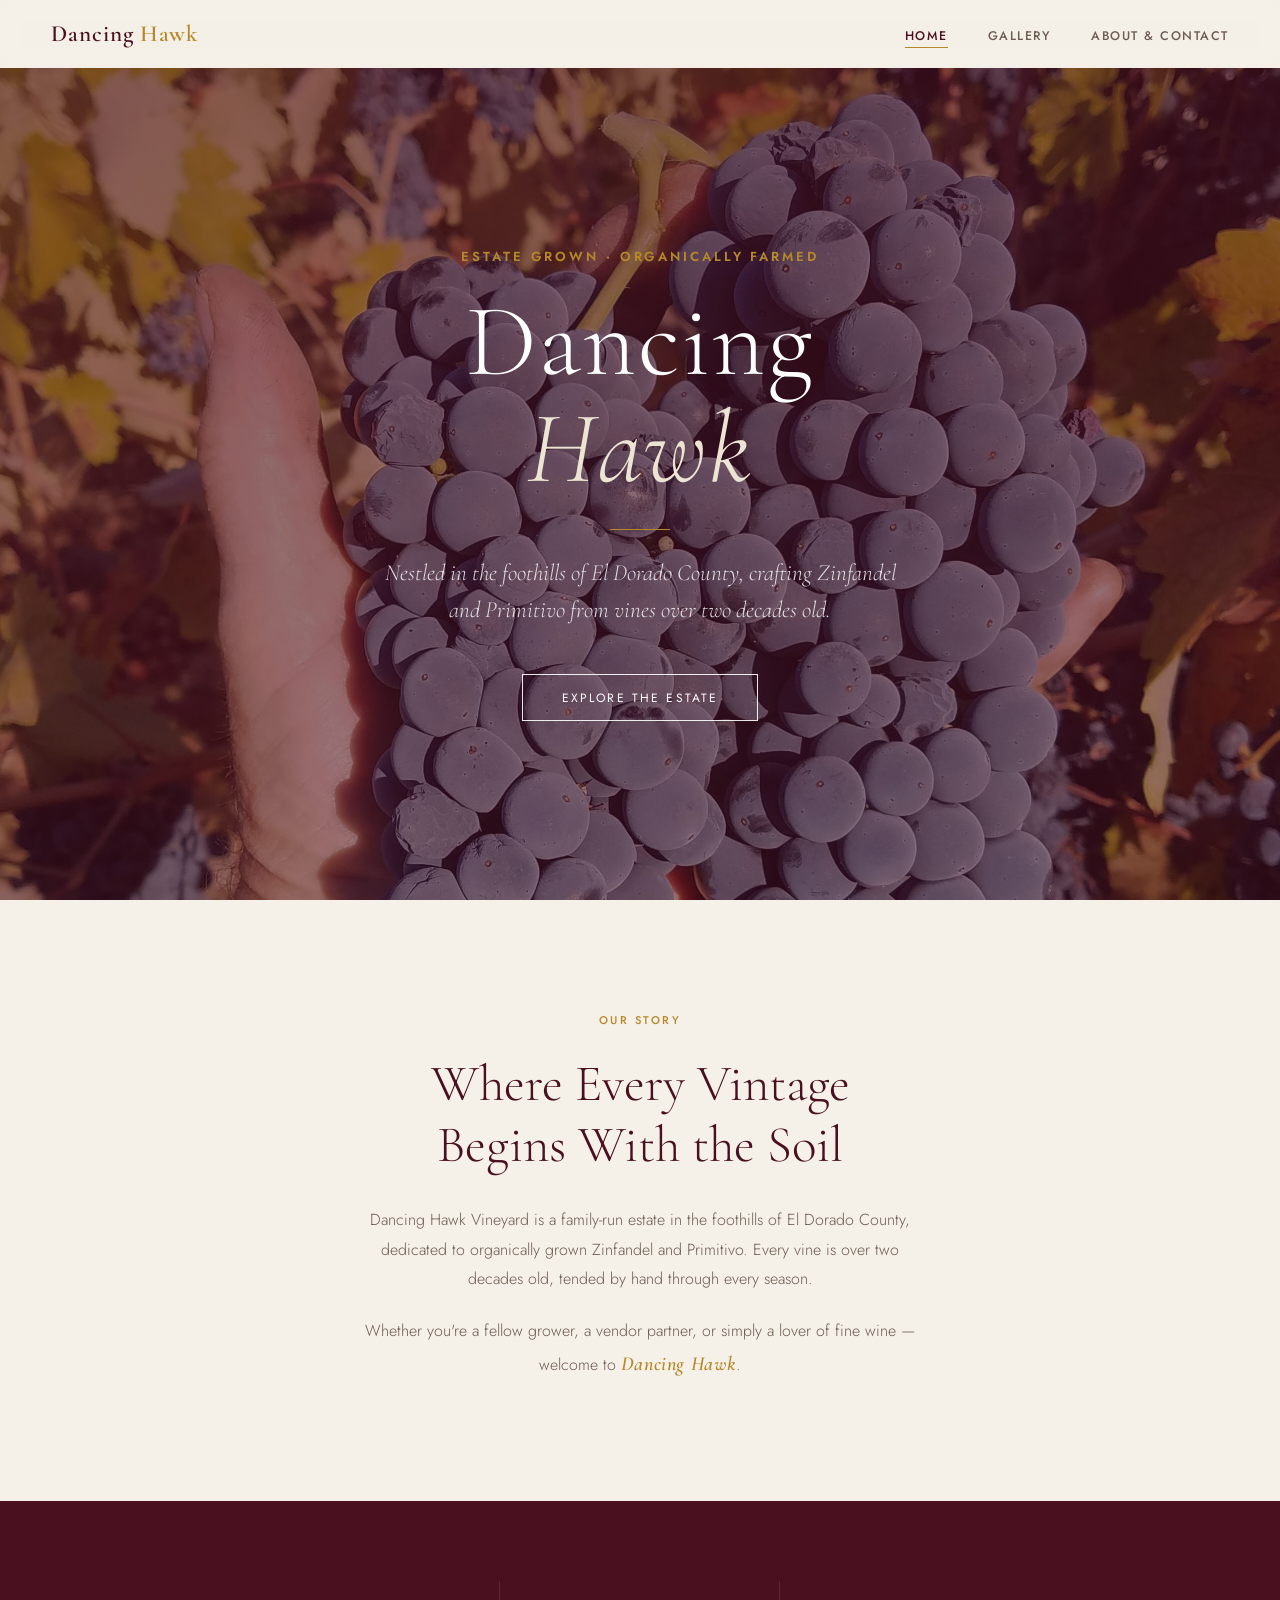
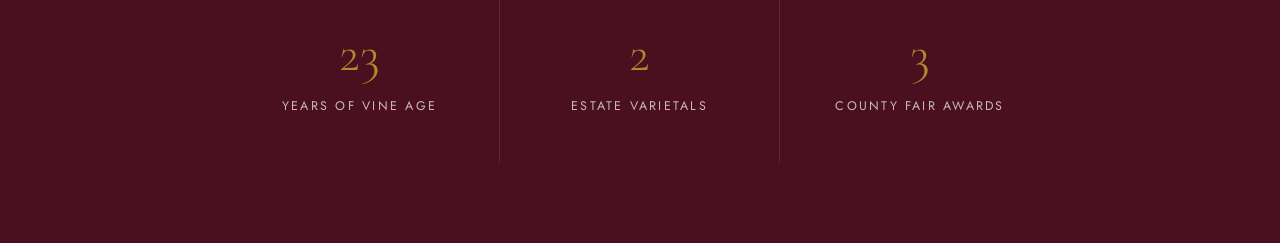
==== dancinghawk.html @ d9e01e2f "Home page complete, added hero, intro, and a feature strip at the bottom." ====
<!DOCTYPE html>

<html lang="en">
    <head>
        <meta charset="UTF-8" />
        <meta name="viewport" content="width=device-width, initial-scale=1.0" />
        <title>Dancing Hawk Vineyard</title>
        <!-- Google Fonts -->
        <link rel="preconnect" href="https://fonts.googleapis.com" />
        <link rel="preconnect" href="https://fonts.gstatic.com" crossorigin />
        <link href="https://fonts.googleapis.com/css2?family=Cormorant+Garamond:ital,wght@0,300;0,400;0,600;1,300;1,400&family=Jost:wght@300;400;500&display=swap" rel="stylesheet" />  
        <link rel="stylesheet" href="styles.css" />
    </head>
    <body>

        <!-- Navigation -->
        <nav>
            <a class="nav-brand" href="#">Dancing <span>Hawk</span></a>
            <ul class="nav-links">
                <li><a href="#" id="nav-home" class="active">Home</a></li>
                <li><a href="#" id="nav-gallery">Gallery</a></li>
                <li><a href="#" id="nav-about">About & Contact</a></li>   
            </ul>
        </nav>

        <!-- Home Page -->
        <section class="page active" id="page-home">

            <!-- Hero Section -->
            <div class="hero">
                <div class="hero-bg"></div>
                <div class="hero-content">
                    <p class="hero-eyebrow">Estate Grown · Organically Farmed</p>
                    <h1 class="hero-title">Dancing<br /><em>Hawk</em></h1>
                    <div class="hero-divider"></div>
                    <p class="hero-sub">Nestled in the foothills of El Dorado County, crafting Zinfandel and Primitivo from vines over two decades old.</p>
                    <a class="hero-cta" href="#">Explore the Estate</a>
                </div>
            </div>

            <!-- Intro Section -->
            <div class="intro-section">
                <p class="section-label">Our Story</p>
                <h2 class="intro-heading">Where Every Vintage<br />Begins With the Soil</h2>
                <p class="intro-body">
                    Dancing Hawk Vineyard is a family-run estate in the foothills of El Dorado County, dedicated to organically grown Zinfandel and Primitivo. Every vine is over two decades old, tended by hand through every season.
                </p>
                <p class="intro-body">
                    Whether you're a fellow grower, a vendor partner, or simply a lover of fine wine — welcome to <span class="brand-accent">Dancing Hawk</span>.
                </p>
            </div>

            <!-- Features Section -->
            <div class="feature-strip">
                <div class="feature-item">
                    <div class="feature-num">23</div>
                    <div class="feature-label">Years of Vine Age</div>
                </div>
                <div class="feature-item">
                    <div class="feature-num">2</div>
                    <div class="feature-label">Estate Varietals</div>
                </div>
                <div class="feature-item">
                    <div class="feature-num">3</div>
                    <div class="feature-label">County Fair Awards</div>
                </div>
            </div>

        </section>

    </body>
</html>
---- styles.css ----
:root {
    --wine:      #4a1020;
    --wine-mid:  #6b1c30;
    --cream:     #f5f0e8;
    --parchment: #ede5d4;
    --gold:      #b5892a;
    --sage:      #4a5e42;
    --text:      #2a1f1a;
    --muted:     #6e5c52;
    --border:    rgba(74, 16, 32, 0.15);
}

/* Strips Browser Default Styles */
*, *::before, *::after {
    box-sizing: border-box;
    margin: 0;
    padding: 0;
}

/* Body Styles */
body {
    font-family: 'Jost', sans-serif;
    background-color: var(--cream);
    color: var(--text);
    min-height: 100vh;
}

/* Reset Default Link Styles */
a {
    color: inherit;
    text-decoration: none;
}

/* Brand Accent */
.brand-accent {
  font-family: 'Cormorant Garamond', serif;
  font-style: italic;
  font-weight: 600;
  color: var(--gold);
  font-size: 1.25em;
  letter-spacing: 0.03em;
}

/* Navigation Styles */
nav {
    position: fixed;
    top: 0;
    left: 0;
    right: 0;
    z-index: 100;
    background: rgba(245, 240, 232, 0.96);
    backdrop-filter: blur(8px);
    display: flex;
    align-items: center;
    justify-content: space-between;
    padding: 0 4vw;
    height: 68px;
    transition: height 0.3s ease;
}

/* Navigation Brand */
.nav-brand {
    font-family: 'Cormorant Garamond', serif;
    font-size: 1.45rem;
    font-weight: 600;
    color: var(--wine);
    letter-spacing: 0.04em;
    text-decoration: none;
}

.nav-brand span {
    color: var(--gold);
}

/* Navigation Links */
.nav-links {
    display: flex;
    gap: 2.5rem;
    list-style: none;
}

.nav-links a {
    font-size: 0.78rem;
    font-weight: 500;
    letter-spacing: 0.12em;
    text-transform: uppercase;
    text-decoration: none;
    color: var(--muted);
    transition: color 0.2s;
}

.nav-links a:hover {
    color: var(--wine);
}

.nav-links a.active {
    color: var(--wine);
    border-bottom: 1.5px solid var(--gold);
    padding-bottom: 2px;
}

/* Page Selection */
.page {
    display: none;
    padding-top: 68px;
    min-height: 100vh;
}

.page.active {
    display: block;
}

/* Hero Section */
.hero {
    position: relative;
    height: calc(100vh - 68px);
    display: flex;
    flex-direction: column;
    align-items: center;
    justify-content: center;
    text-align: center;
    overflow: hidden;
}

.hero-bg {
    position: absolute;
    inset: 0;
    background: linear-gradient(
        to bottom,
        rgba(74, 16, 32, 0.65) 0%,
        rgba(74, 16, 32, 0.60) 60%,
        rgba(74, 16, 32, 0.55) 100%
    ), url('images/zin-at-harvest-cluster.jpg') center 30% / cover no-repeat;
    background-color: var(--wine-mid);
}

.hero-content {
    position: absolute;
    z-index: 1;
    padding: 0 2rem;
}

.hero-eyebrow {
    font-size: 0.82rem;
    font-weight: 600;
    letter-spacing: 0.22em;
    text-transform: uppercase;
    color: var(--gold);
    margin-bottom: 1.4rem;
}

.hero-title {
    font-family: 'Cormorant Garamond', serif;
    font-size: clamp(3.2rem, 8vw, 6.5rem);
    font-weight: 300;
    line-height: 1.05;
    color: #fff;
    letter-spacing: 0.02em;
    margin-bottom: 0.2em;
}

.hero-title em {
    font-style: italic;
    color: var(--parchment);
}

.hero-divider {
    width: 60px;
    height: 1px;
    background: var(--gold);
    margin: 1.6rem auto;
}

.hero-sub {
    font-family: 'Cormorant Garamond', serif;
    font-size: clamp(1.1rem, 2.5vw, 1.45rem);
    font-weight: 300;
    font-style: italic;
    color: rgba(255, 255, 255, 0.82);
    max-width: 520px;
    line-height: 1.6;
}

.hero .hero-cta {
    margin-top: 2.8rem;
    display: inline-block;
    border: 1px solid rgba(255, 255, 255, 0.9);
    color: #fff;
    text-decoration: none;
    font-size: 0.75rem;
    letter-spacing: 0.18em;
    text-transform: uppercase;
    padding: 0.85rem 2.4rem;
    transition: background 0.25s, border-color 0.25s;
}

.hero .hero-cta:hover {
    background: rgba(255, 255, 255, 0.12);
    border-color: rgba(255, 255, 255, 0.85);
}


/* Intro Section */
.intro-section {
    max-width: 780px;
    margin: 0 auto;
    padding: 7rem 2rem 6rem;
    text-align: center;
}

.section-label {
    font-size: 0.7rem;
    font-weight: 500;
    letter-spacing: 0.22em;
    text-transform: uppercase;
    color: var(--gold);
    margin-bottom: 1.6rem;
}

.intro-heading {
    font-family: 'Cormorant Garamond', serif;
    font-size: clamp(2rem, 5vw, 3.2rem);
    font-weight: 300;
    line-height: 1.2;
    color: var(--wine);
    margin-bottom: 1.8rem;
}

.intro-body {
    font-size: 1rem;
    line-height: 1.85;
    color: var(--muted);
    font-weight: 300;
    max-width: 550px;
    margin: 0 auto 1.4rem;
}


/* Features Section */
.feature-strip {
    background: var(--wine);
    padding: 5rem 2rem 5rem;
    display: flex;
    justify-content: center;
}

.feature-item {
    flex: 1;
    max-width: 280px;
    text-align: center;
    padding: 3rem 2.5rem;
    border-right: 1px solid rgba(255, 255, 255, 0.1);
}

.feature-item:last-child {
    border-right: none;
}

.feature-num {
    font-family: 'Cormorant Garamond', serif;
    font-size: 3.2rem;
    font-weight: 300;
    color: var(--gold);
    line-height: 1;
    margin-bottom: 1rem;    
}

.feature-label {
    font-size: 0.78rem;
    letter-spacing: 0.18em;
    text-transform: uppercase;
    color: rgba(255, 255, 255, 0.7);
}
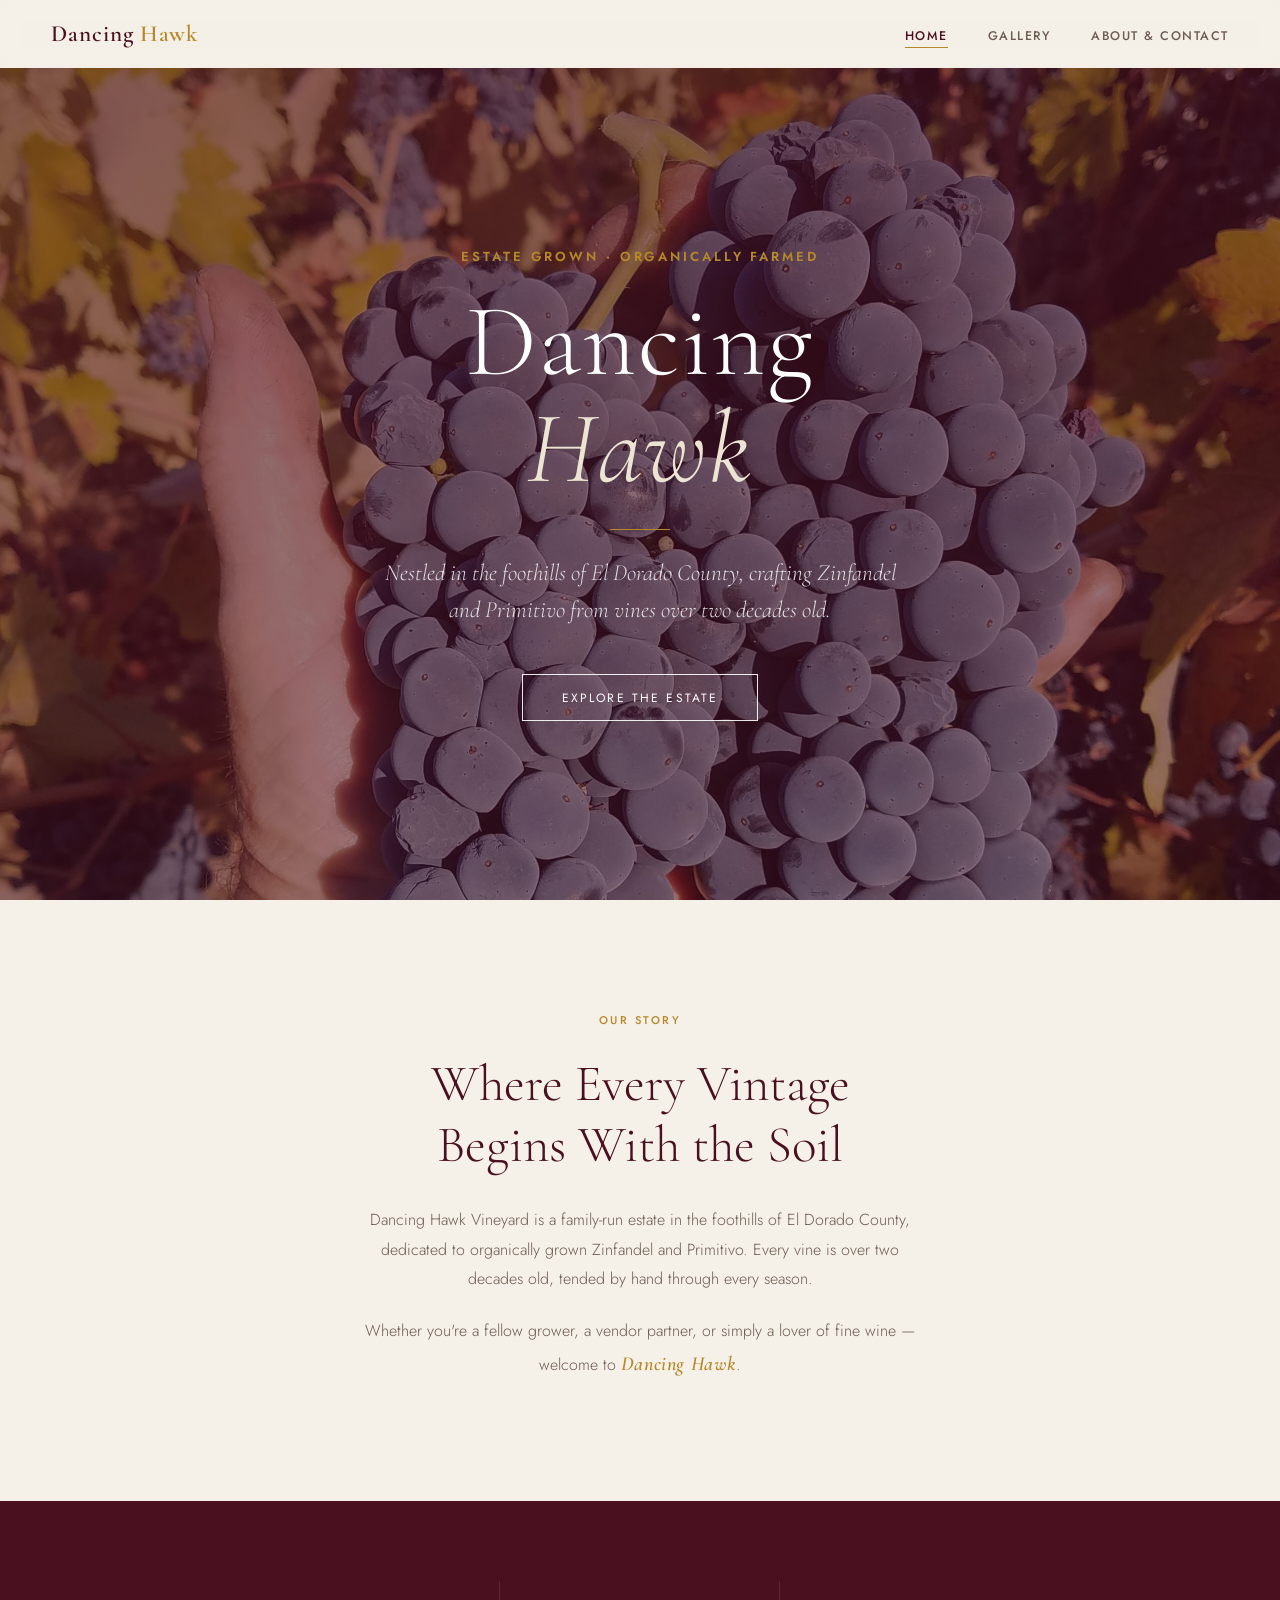
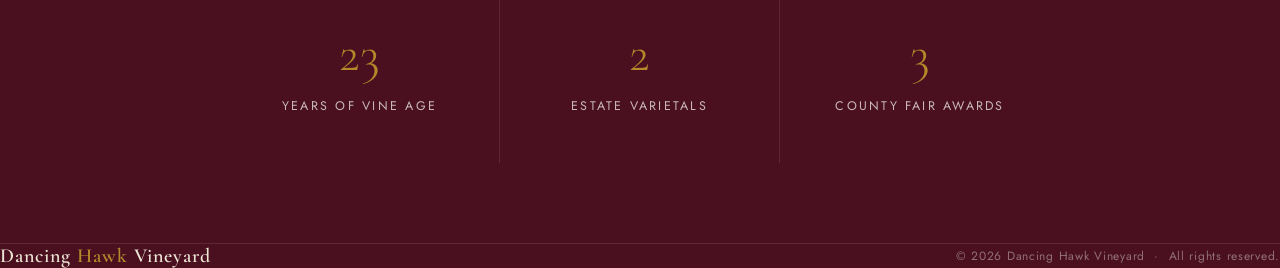
==== commit 08b6281c: "Added Footer: Copyright and branding + year" ====
--- a/dancinghawk.html
+++ b/dancinghawk.html
@@ -15,11 +15,11 @@
 
         <!-- Navigation -->
         <nav>
-            <a class="nav-brand" href="#">Dancing <span>Hawk</span></a>
+            <a class="nav-brand" href="#" onclick="showPage('home')">Dancing <span>Hawk</span></a>
             <ul class="nav-links">
-                <li><a href="#" id="nav-home" class="active">Home</a></li>
-                <li><a href="#" id="nav-gallery">Gallery</a></li>
-                <li><a href="#" id="nav-about">About & Contact</a></li>   
+                <li><a href="#" id="nav-home" class="active" onclick="showPage('home')">Home</a></li>
+                <li><a href="#" id="nav-gallery" onclick="showPage('gallery')">Gallery</a></li>
+                <li><a href="#" id="nav-about" onclick="showPage('about')">About & Contact</a></li>  
             </ul>
         </nav>
 
@@ -68,5 +68,128 @@
 
         </section>
 
+
+        <!-- Gallery Page -->
+         <section class="page" id="page-gallery">
+
+            <!-- Gallery Header -->
+            <div class="gallery-header">
+                <p class="section-label">Our Vineyard</p>
+                <h2 class="gallery-title">A Glimpse of the Estate</h2>
+            </div>
+
+            <!-- Gallery Grid -->
+            <div class="gallery-grid">
+            
+                <div class="gallery-item">
+                    <img src="images/zin-at-verasion.jpg" alt="Vineyard rows at verasion" />
+                    <div class="gallery-caption"><p>Summer — Verasion</p></div>
+                </div>
+
+                <div class="gallery-item">
+                    <img src="images/primitivo-at-florescence.jpg" alt="Primitivo at florescence" />
+                    <div class="gallery-caption"><p>Spring — Florescence</p></div>
+                </div>
+
+                <div class="gallery-item">
+                    <img src="images/zin-at-pruning.jpg" alt="Vineyard at pruning" />
+                    <div class="gallery-caption"><p>Winter — Pruning</p></div>
+                </div>
+
+                <div class="gallery-item">
+                    <img src="images/zin-at-harvest-cluster.jpg" alt="Zinfandel cluster at harvest" />
+                    <div class="gallery-caption"><p>Fall — Harvest</p></div>
+                </div>            
+            </div>
+
+         </section>
+
+
+        <!-- About & Contact Page -->
+        <section class="page" id="page-about">
+
+            <!-- About Layout -->
+            <div class="about-layout">
+
+                <!-- Left Column: About -->
+                <div class="about-col">
+                    <p class="section-label">About the Vineyard</p>
+                    <h2 class="about-heading">Rooted in Craft,<br />Guided by the Seasons</h2>
+                    <p class="about-body">
+                        Dancing Hawk Vineyard is owned and operated by Ken Johnson — viticulturalist, grower, and home winemaker operating out of El Dorado County, California.
+                    </p>
+                    <p class="about-body">
+                        The estate grows two varietals: Zinfandel from an old vine clone originating in Monterey circa 1860, and Primitivo Clone 3 from UC Davis. Both are organically farmed on 23-year-old vines grown on 1103P rootstock.
+                    </p>
+                    <p class="about-body">
+                        Grapes sourced from Dancing Hawk have gone on to win awards at the El Dorado County Fair, Amador County Fair, and Sacramento State Fair.
+                    </p>
+                    <div class="about-signature">Ken Johnson</div>
+                </div>
+
+                <!-- Right Column: Contact -->
+                <div class="contact-col">
+                    <div class="contact-card">
+                        <h3 class="contact-heading">Get in Touch</h3>
+                        <p class="contact-sub">Trade inquiries, vendor partnerships, and general questions welcome.</p>
+
+                        <div class="form-group">
+                            <label for="name">Your Name</label>
+                            <input type="text" id="name" placeholder="Jane Smith"  />
+                        </div>
+                        <div class="form-group">
+                            <label for="email">Email Address</label>
+                            <input type="email" id="email" placeholder="jane@smith.com" />
+                        </div>
+                        <div class="form-group">
+                            <label for="reason">Inquiry Type</label>
+                            <select id="reason">
+                                <option value="">— Select One —</option>
+                                <option>Vendor / Trade Partnership</option>
+                                <option>Wholesale Inquiry</option>
+                                <option>General Question</option>
+                                <option>Other</option>
+                            </select>
+                        </div>
+                        <div class="form-group">
+                            <label for="message">Message</label>
+                            <textarea id="message" placeholder="Write your message here..."></textarea>
+                        </div>
+                        <button class="contact-submit-btn" onClick="handleSubmit()">Send Message</button>
+
+                        <div class="contact-details">
+                            <div class="contact-detail-row">
+                                <span class="detail-label">Location</span>
+                                <span class="detail-value">El Dorado County, California</span>
+                            </div>
+                            <div class="contact-detail-row">
+                                <span class="detail-label">Email</span>
+                                <span class="detail-value">kjatfarm@gmail.com</span>
+                            </div>
+                            <div class="contact-detail-row">
+                                <span class="detail-label">Phone</span>
+                                <span class="detail-value">530-391-2507</span>
+                            </div>
+                        </div>
+                    </div>
+                </div>  
+
+            </div>
+
+        </section>
+
+
+        <!-- Footer  -->
+        <footer>
+            <div class="footer-brand">Dancing <span>Hawk</span> Vineyard</div>
+            <div class="footer-copy">
+                &copy; <span id="year"></span> Dancing Hawk Vineyard &nbsp;·&nbsp; All rights reserved.
+            </div>        
+        </footer>
+
+
+        
+
+         <script src="script.js"></script>
     </body>
 </html>
--- a/styles.css
+++ b/styles.css
@@ -270,4 +270,251 @@
     letter-spacing: 0.18em;
     text-transform: uppercase;
     color: rgba(255, 255, 255, 0.7);
+}
+
+
+
+
+/* Gallery Section */
+.gallery-header {
+    text-align: center;
+    padding: 3rem 2rem 2rem;
+}
+
+.gallery-title {
+    font-family: 'Cormorant Garamond', serif;
+    font-size: clamp(2rem, 5vw, 3rem);
+    font-weight: 300;
+    color: var(--wine);
+    margin-bottom: 0.8rem;
+}
+
+.gallery-grid {
+    display: grid;
+    grid-template-columns: 1fr 1fr;
+    gap: 6px;
+    padding: 0 6px 6px;
+}
+
+.gallery-item {
+    position: relative;
+    overflow: hidden;
+}
+
+.gallery-item img {
+    width: 100%;
+    height: 480px;
+    object-fit: cover;
+    display: block;
+    transition: transform 0.5s ease;
+}
+
+.gallery-item:hover img {
+    transform: scale(1.05);
+}
+
+.gallery-caption {
+    position: absolute;
+    bottom: 0;
+    left: 0;
+    right: 0;
+    background: linear-gradient(transparent, rgba(74, 16, 32, 0.75));
+    padding: 3rem 1.5rem 1.2rem;
+    opacity: 0;
+    transition: opacity 0.3s ease;
+}
+
+.gallery-item:hover .gallery-caption {
+    opacity: 1;
+}
+
+.gallery-caption p {
+    color: #fff;
+    font-family: 'Cormorant Garamond', serif;
+    font-size: 1.1rem;
+    font-style: italic;
+    letter-spacing: 0.08em;
+}
+
+
+
+
+/* About Section */
+.about-layout {
+    max-width: 1100px;
+    margin: 0 auto;
+    padding: 5rem 2rem 6rem;
+    display: grid;
+    grid-template-columns: 1fr 1fr;
+    gap: 3rem;
+    align-items: start;
+}
+
+.about-heading {
+    font-family: 'Cormorant Garamond', serif;
+    font-size: clamp(2rem, 5vw, 3rem);
+    font-weight: 300;
+    color: var(--wine);
+    margin: 0.8rem 0 1.6rem;
+    line-height: 1.2;
+}
+
+.about-body {
+    font-size: 0.97rem;
+    line-height: 1.9;
+    color: var(--text);
+    font-weight: 400;
+    margin-bottom: 1.4rem;
+}
+
+.about-signature {
+    font-family: 'Cormorant Garamond', serif;
+    font-size: 1.7rem;
+    font-style: italic;
+    color: var(--wine-mid);
+    margin-bottom: 2rem;
+}
+
+
+/* Contact Section */
+.contact-card {
+    background: #e4d9c4;
+    border: 1px solid var(--border);
+    padding: 2.5rem;
+}
+
+.contact-heading {
+    font-family: 'Cormorant Garamond', serif;
+    font-size: 2rem;
+    font-weight: 600;
+    color: var(--wine);
+    margin-bottom: 0.4rem;
+}
+
+.contact-sub {
+    font-size: 1rem;
+    color: var(--muted);
+    margin-bottom: 2rem;
+    font-weight: 300;
+}
+
+.form-group {
+    margin-bottom: 1.2rem;
+}
+
+.form-group label {
+    display: block;
+    font-size: 0.72rem;
+    letter-spacing: 0.14rem;
+    text-transform: uppercase;
+    color: var(--muted);
+    margin-bottom: 0.45rem;
+}
+
+.form-group input, .form-group textarea, .form-group select {
+    width: 100%;
+    background: var(--cream);
+    border: 1px solid var(--border);
+    padding: 0.7rem 0.9rem;
+    font-family: 'Jost', sans-serif;
+    font-size: 0.95rem;
+    color: var(--text);
+    outline: none;
+    transition: border-color 0.2s;
+    appearance: none;
+    text-align: center;
+}
+
+.form-group select:hover {
+    border-color: var(--wine);
+    cursor:pointer;
+}
+
+.form-group input, .form-group textarea {
+    text-align: left;
+}
+
+.form-group textarea {
+    resize: vertical;
+    min-height: 100px;
+}
+
+.contact-submit-btn {
+    width: 100%;
+    background: var(--wine);
+    color: var(--cream);
+    border: none;
+    cursor: pointer;
+    font-family: 'Jost', sans-serif;
+    font-size: 0.78rem;
+    letter-spacing: 0.16em;
+    text-transform: uppercase;
+    padding: 1rem;
+    margin-top: 0.5rem;
+    transition: background 0.22s;
+}
+
+.contact-submit-btn:hover {
+    background: var(--wine-mid);
+}
+
+
+/* Contact Details */
+.contact-details {
+    margin-top: 2rem;
+    padding-top: 1.6rem;
+    border-top: 1px solid var(--border);
+}
+
+.contact-detail-row {
+    display: flex;
+    gap: 0.8rem;
+    align-items: flex-start;
+    margin-bottom: 0.9rem;
+}
+
+.detail-label {
+    font-size: 0.7rem;
+    letter-spacing: 0.14em;
+    text-transform: uppercase;
+    color: var(--gold);
+    min-width: 60px;
+    padding-top: 2px;
+}
+
+.detail-value {
+    font-size: 0.9rem;
+    color: var(--muted);
+    font-weight: 300;
+}
+
+
+
+
+/* Footer Styles */
+footer {
+    background: var(--wine);
+    padding: 2.5rem 4vm;
+    display: flex;
+    align-items: center;
+    justify-content: space-between;
+    border-top: 1px solid rgba(255, 255, 255, 0.1);
+}
+
+.footer-brand {
+    font-family: 'Cormorant Garamond', serif;
+    font-size: 1.25rem;
+    font-weight: 600;
+    color: var(--parchment);
+    letter-spacing: 0.05em;
+}
+
+.footer-brand span {
+    color: var(--gold);
+}
+
+.footer-copy {
+    font-size: 0.75rem;
+    color: rgba(255, 255, 255, 0.4);
+    letter-spacing: 0.06em;
 }
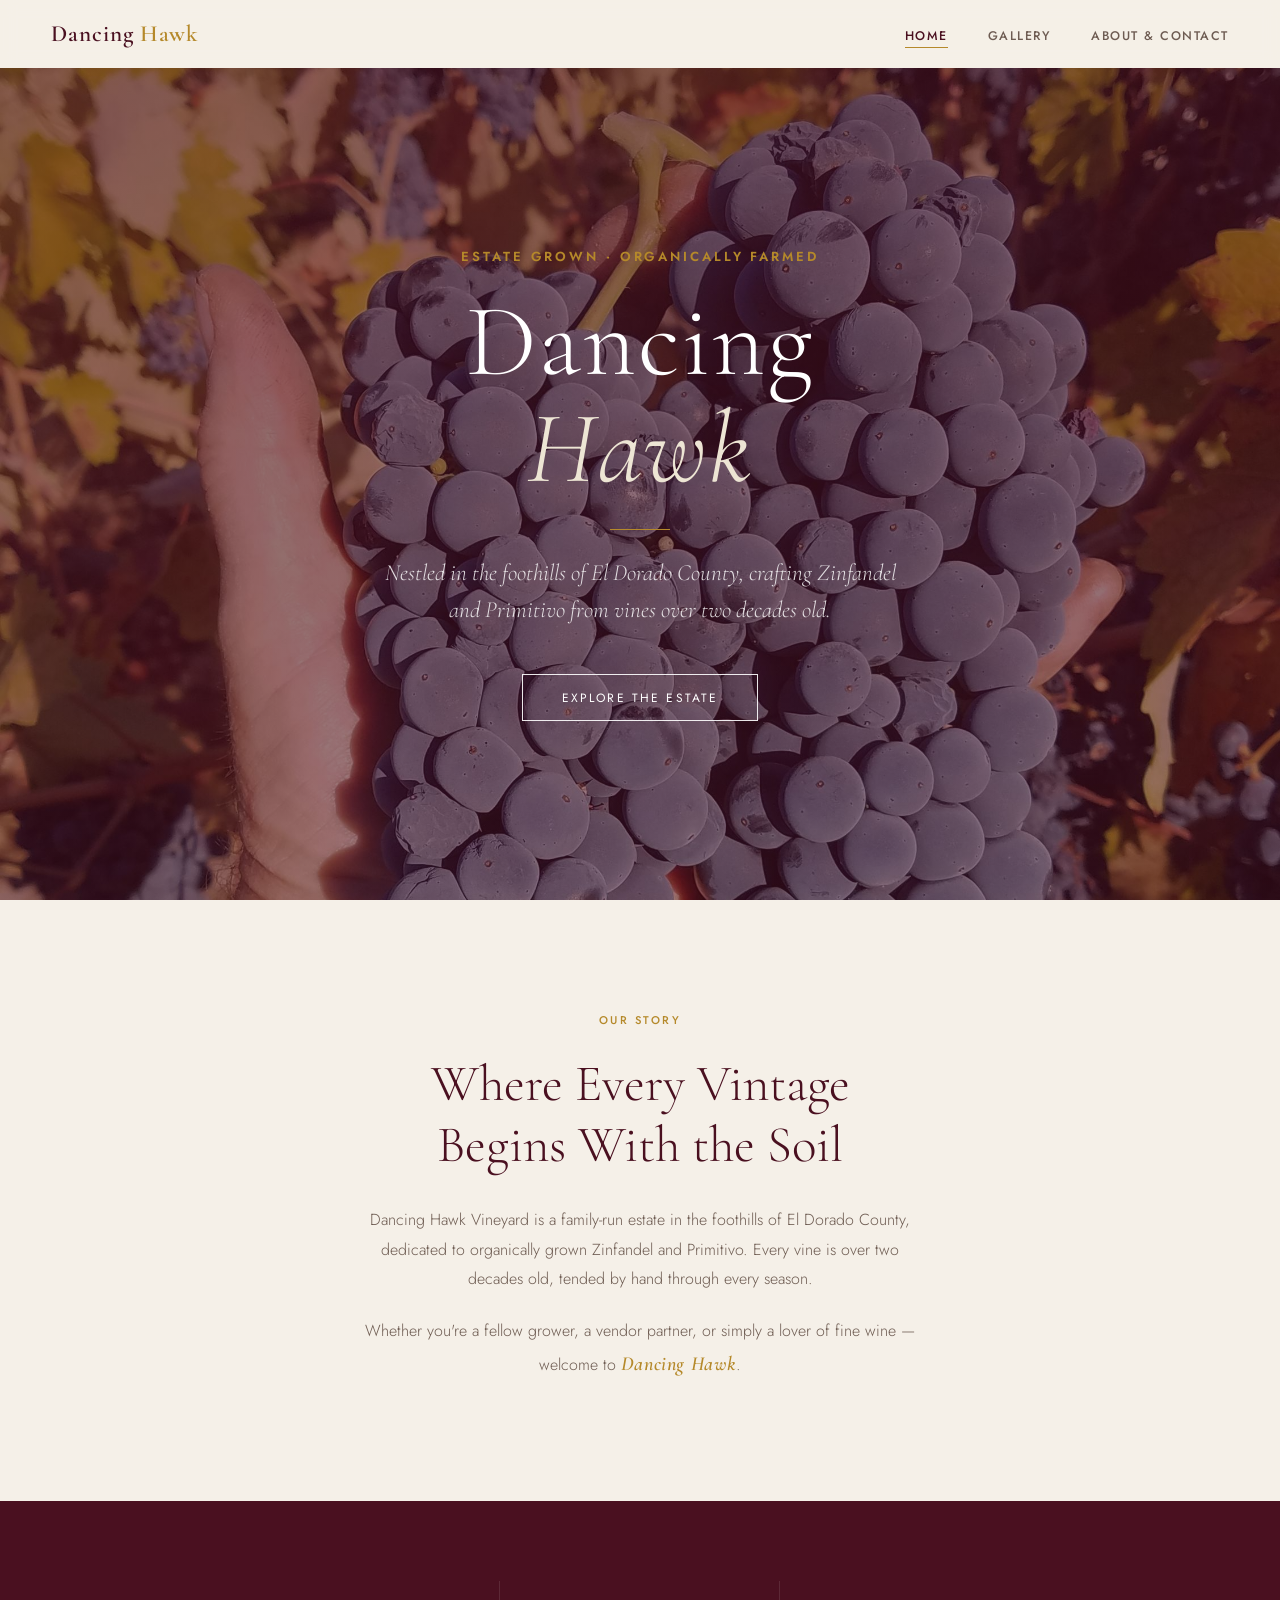
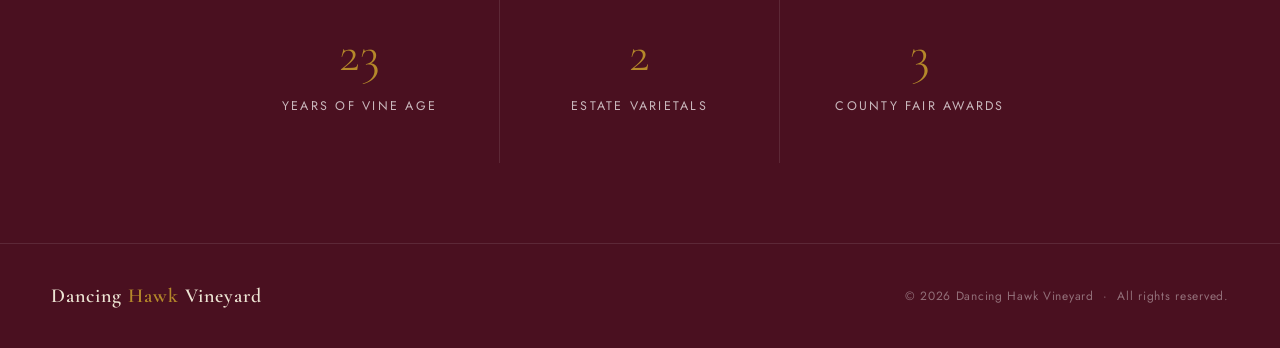
==== commit 1b94e83e: "Gallery is Updated with New Photos" ====
--- a/dancinghawk.html
+++ b/dancinghawk.html
@@ -39,7 +39,7 @@
             </div>
 
             <!-- Intro Section -->
-            <div class="intro-section">
+            <div class="intro-section reveal">
                 <p class="section-label">Our Story</p>
                 <h2 class="intro-heading">Where Every Vintage<br />Begins With the Soil</h2>
                 <p class="intro-body">
@@ -51,7 +51,7 @@
             </div>
 
             <!-- Features Section -->
-            <div class="feature-strip">
+            <div class="feature-strip reveal">
                 <div class="feature-item">
                     <div class="feature-num">23</div>
                     <div class="feature-label">Years of Vine Age</div>
@@ -73,33 +73,32 @@
          <section class="page" id="page-gallery">
 
             <!-- Gallery Header -->
-            <div class="gallery-header">
+            <div class="gallery-header reveal">
                 <p class="section-label">Our Vineyard</p>
                 <h2 class="gallery-title">A Glimpse of the Estate</h2>
             </div>
 
             <!-- Gallery Grid -->
             <div class="gallery-grid">
-            
                 <div class="gallery-item">
-                    <img src="images/zin-at-verasion.jpg" alt="Vineyard rows at verasion" />
-                    <div class="gallery-caption"><p>Summer — Verasion</p></div>
-                </div>
-
-                <div class="gallery-item">
-                    <img src="images/primitivo-at-florescence.jpg" alt="Primitivo at florescence" />
+                    <img src="images/Lupine-Field.jpg" alt="Lupine fields in spring" />
                     <div class="gallery-caption"><p>Spring — Florescence</p></div>
                 </div>
 
                 <div class="gallery-item">
-                    <img src="images/zin-at-pruning.jpg" alt="Vineyard at pruning" />
-                    <div class="gallery-caption"><p>Winter — Pruning</p></div>
+                    <img src="images/Beautiful-Vineyard-Sunset.jpg" alt="Vineyard at golden hour" />
+                    <div class="gallery-caption"><p>Summer — Golden Hour</p></div>
                 </div>
 
                 <div class="gallery-item">
-                    <img src="images/zin-at-harvest-cluster.jpg" alt="Zinfandel cluster at harvest" />
+                    <img src="images/Primitivo-Picking-Harvest.jpg" alt="Primitivo picking at harvest" />
                     <div class="gallery-caption"><p>Fall — Harvest</p></div>
-                </div>            
+                </div>
+
+                <div class="gallery-item">
+                    <img src="images/Snowy-Vineyard-With-Son-Looking-In.jpg" alt="Vineyard in winter" />
+                    <div class="gallery-caption"><p>Winter — Dormancy</p></div>
+                </div>
             </div>
 
          </section>
@@ -109,7 +108,7 @@
         <section class="page" id="page-about">
 
             <!-- About Layout -->
-            <div class="about-layout">
+            <div class="about-layout reveal">
 
                 <!-- Left Column: About -->
                 <div class="about-col">
--- a/styles.css
+++ b/styles.css
@@ -110,6 +110,9 @@
     display: block;
 }
 
+
+
+
 /* Hero Section */
 .hero {
     position: relative;
@@ -147,6 +150,8 @@
     text-transform: uppercase;
     color: var(--gold);
     margin-bottom: 1.4rem;
+    animation: fadeUp 0.8s ease both;
+    animation-delay: 0.2s;
 }
 
 .hero-title {
@@ -157,6 +162,8 @@
     color: #fff;
     letter-spacing: 0.02em;
     margin-bottom: 0.2em;
+    animation: fadeUp 0.9s ease both;
+    animation-delay: 0.45s;
 }
 
 .hero-title em {
@@ -169,6 +176,9 @@
     height: 1px;
     background: var(--gold);
     margin: 1.6rem auto;
+    animation: expandWidth 0.7s ease both;
+    animation-delay: 0.85s;
+    width: 0;
 }
 
 .hero-sub {
@@ -179,6 +189,8 @@
     color: rgba(255, 255, 255, 0.82);
     max-width: 520px;
     line-height: 1.6;
+    animation: fadeUp 0.8s ease both;
+    animation-delay: 1s;
 }
 
 .hero .hero-cta {
@@ -192,6 +204,8 @@
     text-transform: uppercase;
     padding: 0.85rem 2.4rem;
     transition: background 0.25s, border-color 0.25s;
+    animation: fadeUp 0.8s ease both;
+    animation-delay: 1.25s;
 }
 
 .hero .hero-cta:hover {
@@ -494,7 +508,7 @@
 /* Footer Styles */
 footer {
     background: var(--wine);
-    padding: 2.5rem 4vm;
+    padding: 2.5rem 4vw;
     display: flex;
     align-items: center;
     justify-content: space-between;
@@ -517,4 +531,30 @@
     font-size: 0.75rem;
     color: rgba(255, 255, 255, 0.4);
     letter-spacing: 0.06em;
+}
+
+
+
+
+/** Animations and Transitions **/
+@keyframes fadeUp {
+    from { opacity: 0; transform: translateY(28px); }
+    to   { opacity: 1; transform: translateY(0); }
+}
+
+@keyframes expandWidth {
+    from { width: 0; }
+    to   { width: 60px; }
+}
+
+/* Scroll Reveal */
+.reveal {
+    opacity: 0;
+    transform: translateY(36px); 
+    transition: opacity 0.7s ease, transform 0.7s ease;
+}
+
+.reveal.revealed {
+    opacity: 1;
+    transform: translateY(0);
 }
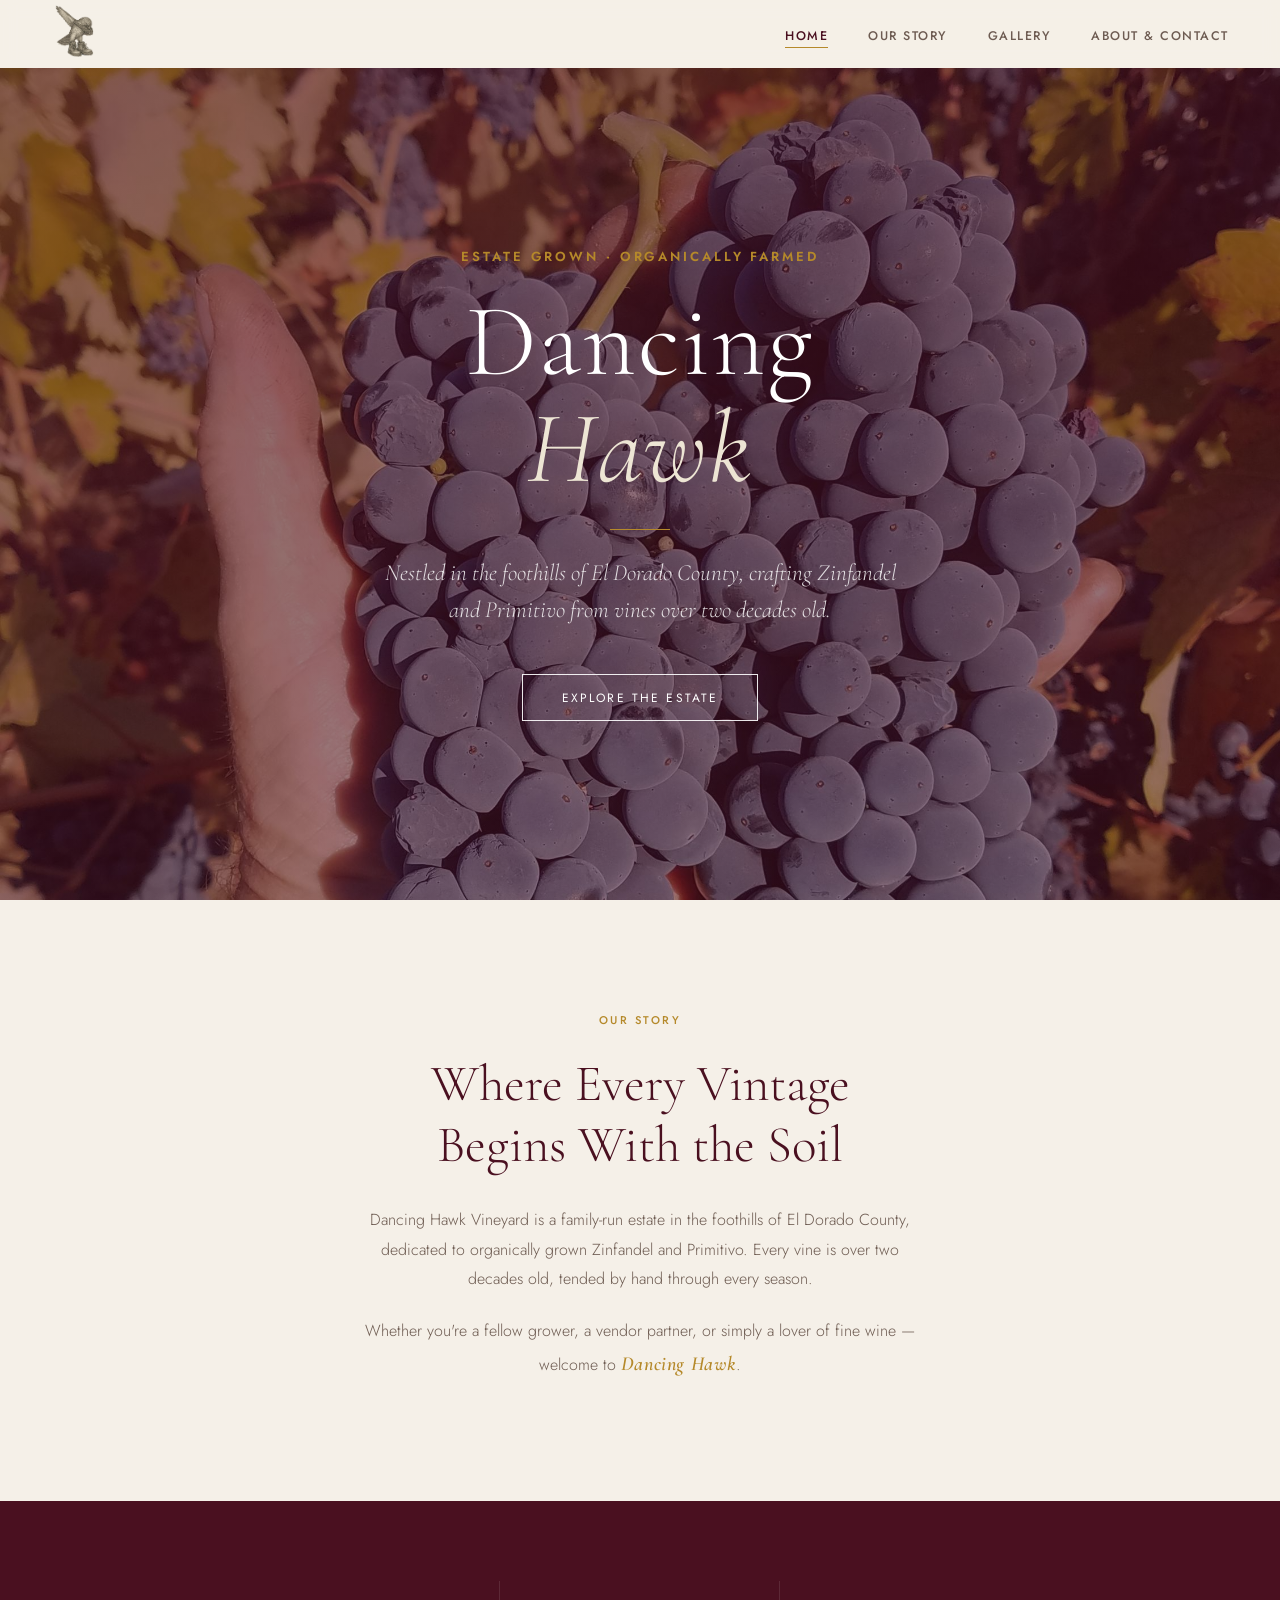
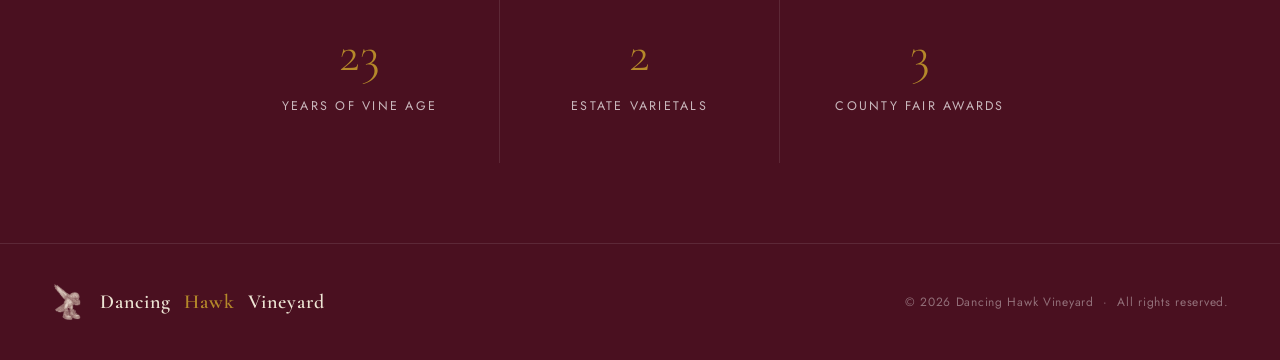
==== commit cd65c651: "logo added to nav and footer, story page complete" ====
--- a/dancinghawk.html
+++ b/dancinghawk.html
@@ -15,10 +15,11 @@
 
         <!-- Navigation -->
         <nav>
-            <a class="nav-brand" href="#" onclick="showPage('home')">Dancing <span>Hawk</span></a>
+            <a class="nav-brand" href="#" onclick="showPage('home')"> <img src="images/dancing-hawk-logo-removedbg.png" alt="Dancing Hawk Vineyard" class="nav-logo" /> </a>
             <ul class="nav-links">
                 <li><a href="#" id="nav-home" class="active" onclick="showPage('home')">Home</a></li>
-                <li><a href="#" id="nav-gallery" onclick="showPage('gallery')">Gallery</a></li>
+                <li><a href="#" id="nav-story" onclick="showPage('story')">Our Story</a></li>
+                <li><a href="#" id="nav-gallery" onclick="showPage('gallery')">Gallery</a></li>                
                 <li><a href="#" id="nav-about" onclick="showPage('about')">About & Contact</a></li>  
             </ul>
         </nav>
@@ -34,7 +35,7 @@
                     <h1 class="hero-title">Dancing<br /><em>Hawk</em></h1>
                     <div class="hero-divider"></div>
                     <p class="hero-sub">Nestled in the foothills of El Dorado County, crafting Zinfandel and Primitivo from vines over two decades old.</p>
-                    <a class="hero-cta" href="#">Explore the Estate</a>
+                    <a class="hero-cta" href="#" onclick="showPage('gallery')">Explore the Estate</a>
                 </div>
             </div>
 
@@ -69,8 +70,65 @@
         </section>
 
 
+        <!-- Story Page -->
+        <section class="page" id="page-story">
+
+            <!-- Story Hero -->
+            <div class="story-hero">
+                <div class="story-hero-bg"></div>
+                <div class="story-hero-content">
+                    <p class="section-label">Our Story</p>
+                    <h2 class="story-hero-title">From the Ground Up</h2>
+                </div>
+            </div>
+
+            <!-- The Site -->
+            <div class="story-section reveal">
+                <div class="story-text">
+                    <p class="section-label">The Site</p>
+                    <p class="story-body">Like all good stories, ours begins with the location.</p>
+                    <p class="story-body">Our vineyard sits in El Dorado County, near the town of El Dorado, nestled within the Sierra Foothills AVA at 1,735 feet elevation. As they say out here, we're <em>above the fog and below the snow.</em> Neither is strictly true, but fog and snow days are few, and the valley fog often creeps right to the lowest edge of the vines.</p>
+                    <p class="story-body">The property was chosen for three things: to build our home, plant our vineyard, and take in the views. To the west, the Big Canyon Reservoir, Rancho Seco, and the Sacramento Valley stretch all the way to Mt. Diablo. Pilot Hill anchors the northern skyline, and the snow-capped Crystal Range of the Sierra Nevada defines the east.</p>
+                </div>
+                <div class="story-image">
+                    <img src="images/Clearing-PreVineyard-North.jpg" alt="The Land Before the Yineyard" />                    
+                </div>
+            </div>
+
+            <!-- The Vineyard -->
+            <div class="story-section story-section--reverse reveal">
+                <div class="story-text">
+                    <p class="section-label">The Vineyard</p>
+                    <p class="story-body">The land was cleared, the home was built, and the vineyard was laid out by hand. Every post, wire, and vine placed ourselves.</p>
+                    <p class="story-body">The 2.5-acre vineyard sits on a ridge in what we call a double saddle, shaped something like a Pringles chip. It dips east and west, rises north and south, with not a single level stretch of ground to be found. The rows run nearly true north to south, which serves the vines well. Cooling breezes roll down from the Sierras each night, giving way to warm valley air during the day. The fruit gets balanced hours of sun and shade, and equipment can run up and down the slope without fighting the terrain.</p>
+                    <p class="story-body">Our Auburn-Series soil is shallow and rocky, perforated by ridges of Greenstone we call the <em>dragon spines,</em> running the same direction as our rows. Rather than blast them out or route around them, we incorporated them right into the vineyard.</p>
+                    <p class="story-body">The farming is fully organic. No tilling, no disking, no insecticides. Native grasses and wildflowers are left to seed between the rows, keeping a healthy insect population that tends to take care of itself.</p>
+                </div>
+                <div class="story-image">
+                    <img src="images/First-Planting-Vineyard.jpg" alt="First planting of the vineyard" />
+                </div>
+            </div>
+
+            <!-- The Grapes -->
+            <div class="story-section reveal">
+                <div class="story-text">
+                    <p class="section-label">The Grapes</p>
+                    <p class="story-body">Zinfandel and Primitivo were chosen for their love of heat, their deep roots in the region, and a personal passion for what Zinfandel becomes in a glass.</p>
+                    <p class="story-body">Summers here are hot and dry. Triple-digit days are common, and from May through November there is rarely a drop of rain. All vines are planted on 1103P rootstock, chosen for drought tolerance and adaptability to our sparse, rocky soil.</p>
+                    <p class="story-body">We practice deficit irrigation, giving the vines just enough water to keep from burning off at the shoot tips and not a drop more. Winter rain is collected and stored; well water is used only as a last resort. The stress this puts on the vines is intentional. Smaller berries, more concentrated flavor, earlier ripening.</p>
+                    <p class="story-body">By Labor Day, the Zinfandel is typically ready at around 24° Brix and 3.7 pH. Leave it a few weeks longer and we've seen it climb as high as 33° Brix. Rich, powerful, and entirely this place.</p>
+                </div>
+                <div class="story-image">
+                    <img src="images/Nighttime-Bottling.jpg" alt="Bottling night" />
+                </div>
+            </div>
+
+        </section>
+
+
+
         <!-- Gallery Page -->
-         <section class="page" id="page-gallery">
+        <section class="page" id="page-gallery">
 
             <!-- Gallery Header -->
             <div class="gallery-header reveal">
@@ -101,7 +159,7 @@
                 </div>
             </div>
 
-         </section>
+        </section>
 
 
         <!-- About & Contact Page -->
@@ -180,7 +238,9 @@
 
         <!-- Footer  -->
         <footer>
-            <div class="footer-brand">Dancing <span>Hawk</span> Vineyard</div>
+            <div class="footer-brand">
+                <img src="images/dancing-hawk-logo-removedbg.png" alt="Dancing Hawk Vineyard" class="footer-logo" /> Dancing <span>Hawk</span> Vineyard
+            </div>
             <div class="footer-copy">
                 &copy; <span id="year"></span> Dancing Hawk Vineyard &nbsp;·&nbsp; All rights reserved.
             </div>        
--- a/styles.css
+++ b/styles.css
@@ -99,15 +99,34 @@
     padding-bottom: 2px;
 }
 
+nav.scrolled {
+    height: 54px;
+}
+
+
+
+
+
 /* Page Selection */
 .page {
     display: none;
     padding-top: 68px;
     min-height: 100vh;
+    animation: none;
 }
 
 .page.active {
     display: block;
+}
+
+
+
+
+/* Logo */
+.nav-logo {
+    height: 52px;
+    width: auto;
+    mix-blend-mode: multiply;
 }
 
 
@@ -288,6 +307,93 @@
 
 
 
+/* Story Section */
+.story-hero {
+    position: relative;
+    height: 50vh;
+    display: flex;
+    align-items: center;
+    justify-content: center;
+    text-align: center;
+    overflow: hidden;
+}
+
+.story-hero-bg {
+    position: absolute;
+    inset: 0;
+    background: linear-gradient( to bottom, rgba(74, 16, 32, 0.6) 0%, rgba(74, 16, 32, 0.5) 100%), 
+        url('images/Beautiful-Vineyard-Sunset.jpg') center / cover no-repeat;
+    background-color: var(--wine-mid);
+}
+
+.story-hero-content {
+    position: relative;
+    z-index: 1;
+}
+
+.story-hero-title {
+    font-family: 'Cormorant Garamond', serif;
+    font-size: clamp(2.5rem, 6vw, 5rem);
+    font-weight: 300;
+    color: #fff;
+    letter-spacing: 0.02em;
+    margin-top: 0.8rem;
+}
+
+.story-section {
+    max-width: 1100px;
+    margin: 0 auto;
+    padding: 5rem 2rem;
+    display: grid;
+    grid-template-columns: 1fr 1fr;
+    gap: 5rem;
+    align-items: stretch;
+}
+
+.story-section--reverse {
+    direction: rtl;
+}
+
+.story-section--reverse .story-text {
+    direction: ltr;
+}
+
+.story-section--reverse .story-image {
+    direction: ltr;
+}
+
+.story-text .section-label {
+    margin-bottom: 1.2rem;
+}
+
+.story-body {
+    font-size: 0.97rem;
+    line-height: 1.9;
+    color: var(--muted);
+    font-weight: 300;
+    margin-bottom: 1.2rem;
+}
+
+.story-body em {
+    font-style: italic;
+    color: var(--text);
+}
+
+.story-image img {
+    width: 100%;
+    height: 100%;
+    min-height: 320px;
+    object-fit: cover;
+    display: block;
+}
+
+/* Story Divider Between Sections */
+.story-section + .story-section {
+    border-top: 1px solid var(--border);
+}
+
+
+
 
 /* Gallery Section */
 .gallery-header {
@@ -516,6 +622,9 @@
 }
 
 .footer-brand {
+    display: flex;
+    align-items: center;
+    gap: 0.8rem;
     font-family: 'Cormorant Garamond', serif;
     font-size: 1.25rem;
     font-weight: 600;
@@ -531,6 +640,12 @@
     font-size: 0.75rem;
     color: rgba(255, 255, 255, 0.4);
     letter-spacing: 0.06em;
+}
+
+.footer-logo {
+    height: 36px;
+    width: auto;
+    mix-blend-mode: screen;
 }
 
 
@@ -557,4 +672,105 @@
 .reveal.revealed {
     opacity: 1;
     transform: translateY(0);
+}
+
+
+
+/** Page Fade Transitions **/
+.page.active {
+    animation: fadeIn 0.4s ease both;
+}
+
+@keyframes fadeIn {
+    from { opacity: 0; }
+    to   { opacity: 1; }
+}
+
+
+
+
+/* Responsive Styles */
+@media (max-width: 768px) {
+
+    /* Shrinks Navigation gap between links */
+    .nav-links {
+        gap: 1.2rem;
+    }
+
+    .nav-brand {
+        font-size: 1.2rem;
+    }
+
+    /*Stacks Feature Items Vertically*/
+    .feature-strip {
+        flex-direction: column;
+        align-items: center;
+        padding: 3rem 2rem;
+    }
+
+    .feature-item {
+        border-right: none;
+        border-bottom: 1px solid rgba(255, 255, 255, 0.1);
+        width: 100%;
+        max-width: 100%;
+        padding: 2rem 1.5rem;
+    }
+
+    .feature-item:last-child {
+        border-bottom: none;
+    }
+
+    /* Gallery Grid Becomes Single Column */
+    .gallery-grid {
+        grid-template-columns: 1fr;
+    }
+
+    .gallery-item img {
+        height: 320px;
+    }
+
+    /* About Section Stacks Vertically */
+    .about-layout {
+        grid-template-columns: 1fr;
+        gap: 2.5rem;
+        padding: 3rem 1.5rem;
+    }
+
+    .hero-content {
+        text-align: center;
+        width: 100%;
+    }
+
+    footer {
+        flex-direction: column;
+        text-align: center;
+        gap: 0.8rem;
+        padding: 2rem;
+    }
+}
+
+@media (max-width: 520px) {
+
+    /* Navigation links for mobile */
+    .nav-links {
+        gap: 0.8rem;
+    }
+
+    .nav-links a {
+        font-size: 0.68rem;
+    }
+
+    /* Hero Text Shrinks */
+    .hero-sub {
+        font-size: 1rem;
+    }
+
+    /* Intro Padding Shrinks */
+    .intro-section {
+        padding: 4rem 1.5rem 3rem;
+    }
+
+    .gallery-item img {
+        height: 260px;
+    }
 }
